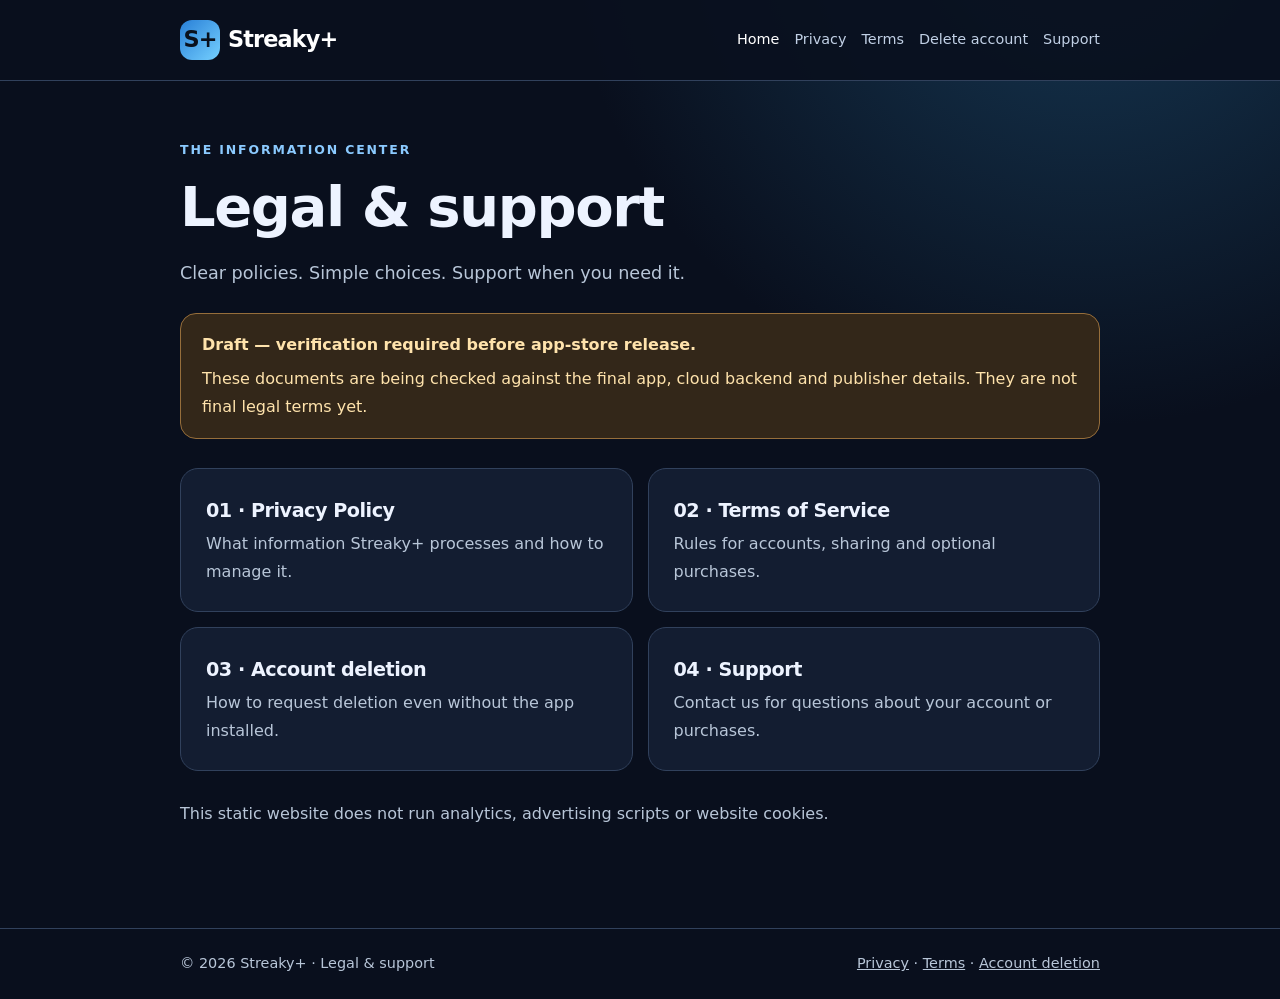
==== index.html @ 9dfa5364 "Add Streaky+ draft legal website: index.html" ====
<!doctype html>
<html lang="en"><head><meta charset="utf-8"><meta name="viewport" content="width=device-width,initial-scale=1"><meta name="theme-color" content="#090f1d"><meta name="description" content="Legal & support — Streaky+ legal and support information."><title>Legal & support | Streaky+</title><link rel="stylesheet" href="styles.css"></head><body>
<a class="skip" href="#main">Skip to content</a><header><div class="wrap nav"><a href="index.html" class="brand" aria-label="Streaky+ legal home"><span class="mark">S+</span>Streaky+</a><nav class="navlinks" aria-label="Site navigation"><a href="index.html" aria-current="page">Home</a><a href="privacy.html">Privacy</a><a href="terms.html">Terms</a><a href="delete-account.html">Delete account</a><a href="support.html">Support</a></nav></div></header>
<main id="main" class="wrap"><div class="eyebrow">The information center</div><h1>Legal & support</h1><p class="lede">Clear policies. Simple choices. Support when you need it.</p><div class="notice" role="note"><strong>Draft — verification required before app-store release.</strong><p>These documents are being checked against the final app, cloud backend and publisher details. They are not final legal terms yet.</p></div><div class="grid"><a class="card" href="privacy.html"><h2>01 · Privacy Policy</h2><p>What information Streaky+ processes and how to manage it.</p></a><a class="card" href="terms.html"><h2>02 · Terms of Service</h2><p>Rules for accounts, sharing and optional purchases.</p></a><a class="card" href="delete-account.html"><h2>03 · Account deletion</h2><p>How to request deletion even without the app installed.</p></a><a class="card" href="support.html"><h2>04 · Support</h2><p>Contact us for questions about your account or purchases.</p></a></div><p style="color:var(--muted)">This static website does not run analytics, advertising scripts or website cookies.</p></main>
<footer><div class="wrap footer-inner"><span>© 2026 Streaky+ · Legal & support</span><span><a href="privacy.html">Privacy</a> · <a href="terms.html">Terms</a> · <a href="delete-account.html">Account deletion</a></span></div></footer></body></html>
---- styles.css ----
:root{color-scheme:dark;--bg:#090f1d;--panel:#131d31;--line:#31415c;--text:#edf3ff;--muted:#b8c6d8;--accent:#8bcaff}*{box-sizing:border-box}html{scroll-behavior:smooth}body{margin:0;min-height:100vh;font:16px/1.75 system-ui,-apple-system,Segoe UI,sans-serif;background:radial-gradient(circle at 85% -10%,#163955,transparent 34%),var(--bg);color:var(--text)}a{color:var(--accent)}a:focus-visible{outline:3px solid #e5f15d;outline-offset:3px;border-radius:3px}.skip{position:absolute;left:12px;top:-90px;background:#fff;color:#111;padding:8px}.skip:focus{top:10px}.wrap{width:min(920px,calc(100% - 36px));margin:0 auto}header{background:#09101eea;border-bottom:1px solid var(--line)}.nav{display:flex;align-items:center;justify-content:space-between;gap:20px;min-height:80px}.brand{color:#fff;text-decoration:none;font-weight:850;font-size:1.4rem;letter-spacing:-.04em;white-space:nowrap}.mark{display:inline-grid;place-items:center;width:40px;height:40px;margin-right:8px;border-radius:12px;background:linear-gradient(135deg,#287fd7,#75d0ff);color:#09111e;font-weight:900}.navlinks{display:flex;gap:15px;flex-wrap:wrap}.navlinks a{color:#c1d0e5;text-decoration:none;font-size:.9rem}.navlinks a[aria-current],.navlinks a:hover{color:#fff}main{padding:58px 0 84px}.eyebrow{text-transform:uppercase;letter-spacing:.15em;color:var(--accent);font-size:.78rem;font-weight:800}h1,h2{line-height:1.2;letter-spacing:-.025em}h1{font-size:clamp(2.2rem,6vw,3.5rem);margin:12px 0}h2{font-size:1.45rem;margin:28px 0 12px}.lede{font-size:1.1rem;color:var(--muted);max-width:680px}.notice{border:1px solid #966e3b;background:#332719;border-radius:16px;padding:17px 21px;color:#ffe3ac;margin:25px 0}.notice p{margin:6px 0 0}.paper{background:var(--panel);border:1px solid var(--line);border-radius:19px;max-width:810px;padding:23px clamp(20px,4vw,45px) 42px;margin-top:25px}.paper h2{border-top:1px solid var(--line);padding-top:20px}.paper h2:first-of-type{border:0}.paper p,.paper li{color:#dbe6f4}.paper li{margin:6px 0}.meta{font-size:.86rem;color:var(--muted)}.grid{display:grid;grid-template-columns:repeat(2,minmax(0,1fr));gap:15px;margin:29px 0}.card{background:var(--panel);border:1px solid var(--line);border-radius:18px;padding:25px;color:var(--text);text-decoration:none}.card:hover{border-color:#7fc9ff}.card h2{margin:5px 0 8px;font-size:1.2rem}.card p{margin:0;color:var(--muted)}footer{padding:22px 0;border-top:1px solid var(--line);color:var(--muted);font-size:.9rem}.footer-inner{display:flex;justify-content:space-between;gap:12px;flex-wrap:wrap}footer a{color:var(--muted)}@media(max-width:680px){.nav{align-items:flex-start;flex-direction:column;gap:8px;padding:15px 0}.navlinks{gap:8px 15px}main{padding:36px 0 64px}.grid{grid-template-columns:1fr}}@media(prefers-reduced-motion:reduce){html{scroll-behavior:auto}}
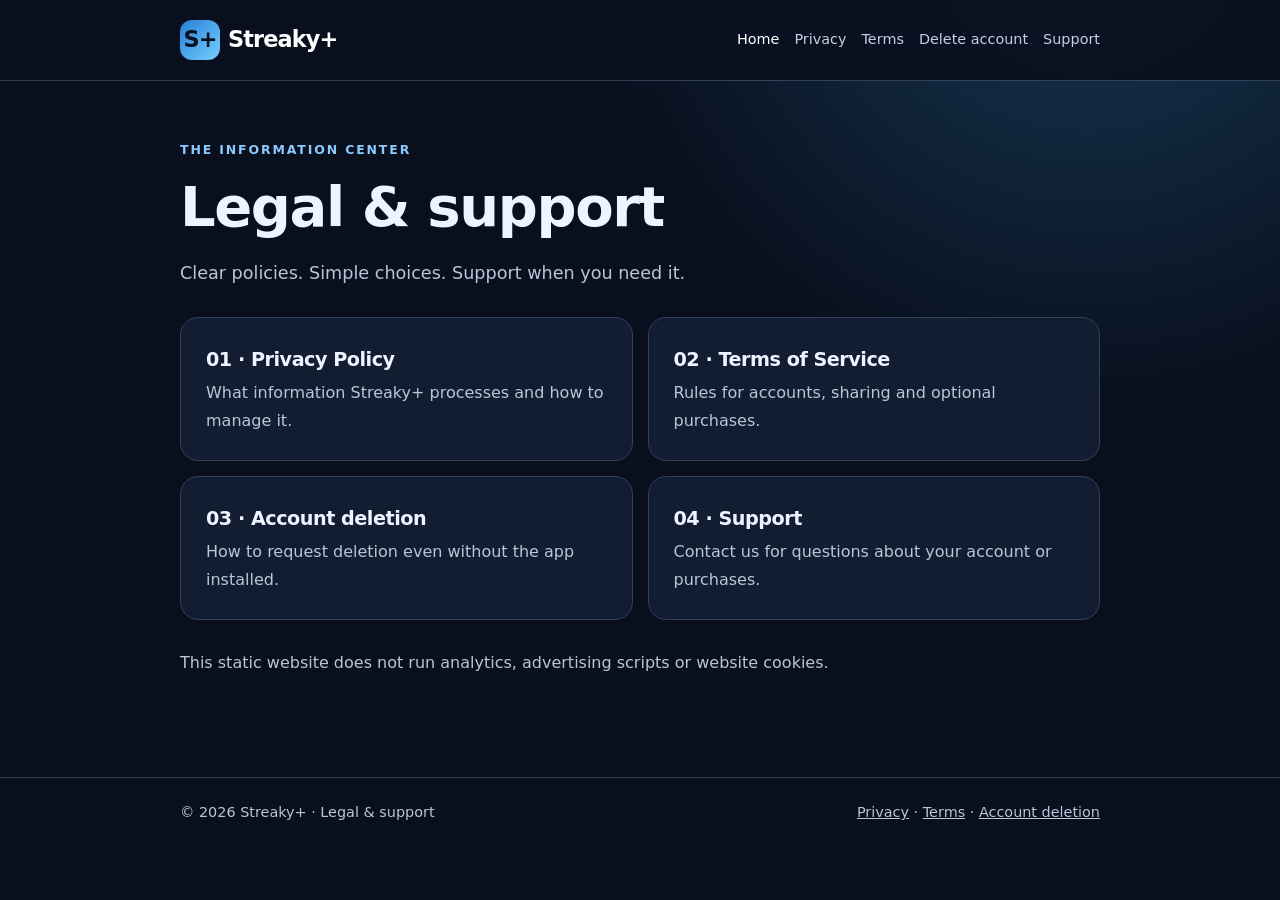
==== commit 4a3094c0: "Remove draft verification banner from index.html" ====
--- a/index.html
+++ b/index.html
@@ -1,5 +1,5 @@
 <!doctype html>
 <html lang="en"><head><meta charset="utf-8"><meta name="viewport" content="width=device-width,initial-scale=1"><meta name="theme-color" content="#090f1d"><meta name="description" content="Legal & support — Streaky+ legal and support information."><title>Legal & support | Streaky+</title><link rel="stylesheet" href="styles.css"></head><body>
 <a class="skip" href="#main">Skip to content</a><header><div class="wrap nav"><a href="index.html" class="brand" aria-label="Streaky+ legal home"><span class="mark">S+</span>Streaky+</a><nav class="navlinks" aria-label="Site navigation"><a href="index.html" aria-current="page">Home</a><a href="privacy.html">Privacy</a><a href="terms.html">Terms</a><a href="delete-account.html">Delete account</a><a href="support.html">Support</a></nav></div></header>
-<main id="main" class="wrap"><div class="eyebrow">The information center</div><h1>Legal & support</h1><p class="lede">Clear policies. Simple choices. Support when you need it.</p><div class="notice" role="note"><strong>Draft — verification required before app-store release.</strong><p>These documents are being checked against the final app, cloud backend and publisher details. They are not final legal terms yet.</p></div><div class="grid"><a class="card" href="privacy.html"><h2>01 · Privacy Policy</h2><p>What information Streaky+ processes and how to manage it.</p></a><a class="card" href="terms.html"><h2>02 · Terms of Service</h2><p>Rules for accounts, sharing and optional purchases.</p></a><a class="card" href="delete-account.html"><h2>03 · Account deletion</h2><p>How to request deletion even without the app installed.</p></a><a class="card" href="support.html"><h2>04 · Support</h2><p>Contact us for questions about your account or purchases.</p></a></div><p style="color:var(--muted)">This static website does not run analytics, advertising scripts or website cookies.</p></main>
+<main id="main" class="wrap"><div class="eyebrow">The information center</div><h1>Legal & support</h1><p class="lede">Clear policies. Simple choices. Support when you need it.</p><div class="grid"><a class="card" href="privacy.html"><h2>01 · Privacy Policy</h2><p>What information Streaky+ processes and how to manage it.</p></a><a class="card" href="terms.html"><h2>02 · Terms of Service</h2><p>Rules for accounts, sharing and optional purchases.</p></a><a class="card" href="delete-account.html"><h2>03 · Account deletion</h2><p>How to request deletion even without the app installed.</p></a><a class="card" href="support.html"><h2>04 · Support</h2><p>Contact us for questions about your account or purchases.</p></a></div><p style="color:var(--muted)">This static website does not run analytics, advertising scripts or website cookies.</p></main>
 <footer><div class="wrap footer-inner"><span>© 2026 Streaky+ · Legal & support</span><span><a href="privacy.html">Privacy</a> · <a href="terms.html">Terms</a> · <a href="delete-account.html">Account deletion</a></span></div></footer></body></html>
